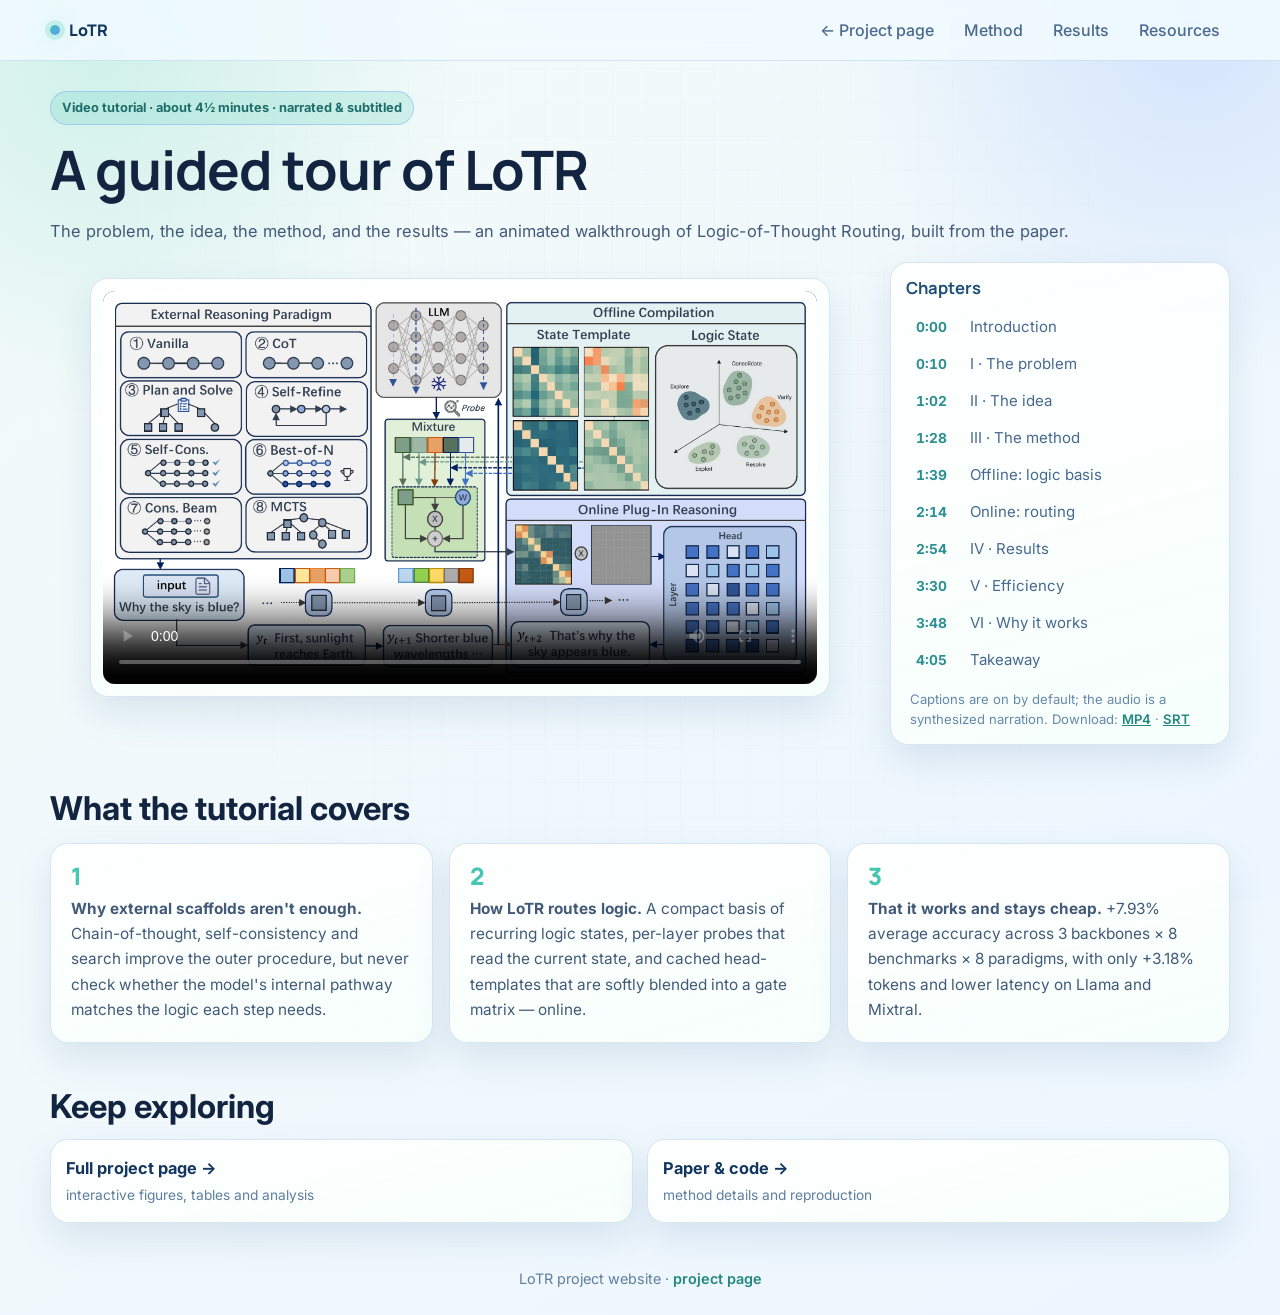
==== tutorial.html @ 474f6a1a "Add narrated video tutorial (4:28) + wire into project page - assets/tutorial.mp4: animated, narrate" ====
<!doctype html>
<html lang="en">
<head>
  <meta charset="utf-8">
  <meta name="viewport" content="width=device-width, initial-scale=1">
  <title>Video Tutorial | LoTR — Logic-of-Thought Routing</title>
  <meta name="description" content="A narrated, subtitled video tutorial on LoTR (Logic-of-Thought Routing): the problem, the idea, the method, and the results — built from the paper.">
  <link rel="preconnect" href="https://fonts.googleapis.com">
  <link rel="preconnect" href="https://fonts.gstatic.com" crossorigin>
  <link href="https://fonts.googleapis.com/css2?family=Inter:wght@400;500;600;700;800&family=Manrope:wght@600;700;800&display=swap" rel="stylesheet">
  <link rel="stylesheet" href="./styles.css">
  <style>
    .tut-hero { padding: 30px 0 8px; }
    .tut-hero .pill { margin-bottom: 12px; }
    .tut-grid { display: grid; grid-template-columns: 1fr 340px; gap: 20px; align-items: start; margin-top: 16px; }
    .video-card { padding: 12px; }
    .video-card video { width: 100%; height: auto; display: block; border-radius: 12px; background: #0b1b30; }
    .chapters { position: sticky; top: 84px; }
    .chapters h3 { color: #1f4f79; font-family: Manrope, Inter, sans-serif; }
    .chapters ul { list-style: none; margin: 6px 0 0; padding: 0; }
    .chapters li { margin: 0; }
    .chapters button {
      width: 100%; text-align: left; background: none; border: 0; cursor: pointer;
      display: flex; gap: 12px; align-items: baseline; padding: 9px 10px; border-radius: 10px;
      font-family: inherit; font-size: 0.94rem; color: #47698f; transition: background .16s, color .16s;
    }
    .chapters button:hover, .chapters button.on { background: rgba(97,148,255,0.14); color: #12365f; }
    .chapters button span { font-variant-numeric: tabular-nums; color: #2d8f91; font-weight: 700; min-width: 42px; font-size: 0.86rem; }
    .chap-note { font-size: 0.82rem; color: #6688ac; margin: 12px 4px 0; line-height: 1.5; }
    .chap-note a { color: #22877e; font-weight: 600; }
    .takeaways { display: grid; grid-template-columns: repeat(3, 1fr); gap: 16px; margin-top: 14px; }
    .tk { padding: 20px 20px; }
    .tk-n { font-family: Manrope, Inter, sans-serif; font-size: 1.5rem; font-weight: 800; line-height: 1;
      background: linear-gradient(125deg, #43c9af, #6194ff); -webkit-background-clip: text; background-clip: text; color: transparent; margin-bottom: 8px; }
    .tk p { margin: 0; font-size: 0.96rem; }
    .res-links { display: grid; grid-template-columns: 1fr 1fr; gap: 14px; margin-top: 12px; }
    .res { display: flex; flex-direction: column; gap: 3px; text-decoration: none; }
    .res b { color: #12365f; font-size: 1.02rem; }
    .res span { color: #5f7d9f; font-size: 0.86rem; }
    @media (max-width: 900px){ .tut-grid { grid-template-columns: 1fr; } .chapters { position: static; } .takeaways { grid-template-columns: 1fr; } .res-links { grid-template-columns: 1fr; } }
  </style>
</head>
<body>
  <div class="bg-grid" aria-hidden="true"></div>
  <header class="topbar">
    <div class="container nav">
      <a class="brand" href="./index.html"><span class="brand-dot"></span><span>LoTR</span></a>
      <nav>
        <a href="./index.html">&larr; Project page</a>
        <a href="./index.html#method">Method</a>
        <a href="./index.html#results">Results</a>
        <a href="./index.html#resources">Resources</a>
      </nav>
    </div>
  </header>

  <main id="top">
    <section class="container section tut-hero">
      <span class="pill">Video tutorial · about 4½ minutes · narrated &amp; subtitled</span>
      <h1>A guided tour of LoTR</h1>
      <p class="subtitle">The problem, the idea, the method, and the results — an animated walkthrough of
        Logic-of-Thought Routing, built from the paper.</p>

      <div class="tut-grid">
        <figure class="card video-card">
          <video id="vid" controls preload="metadata" poster="./assets/intro_main.png" playsinline>
            <source src="./assets/tutorial.mp4" type="video/mp4">
            <track kind="captions" src="./assets/tutorial.vtt" srclang="en" label="English" default>
            Your browser does not support the video tag —
            <a href="./assets/tutorial.mp4">download the tutorial</a>.
          </video>
        </figure>

        <aside class="card chapters">
          <h3>Chapters</h3>
          <ul>
            <li><button data-t="0"><span>0:00</span> Introduction</button></li>
            <li><button data-t="10"><span>0:10</span> I · The problem</button></li>
            <li><button data-t="62"><span>1:02</span> II · The idea</button></li>
            <li><button data-t="88"><span>1:28</span> III · The method</button></li>
            <li><button data-t="99"><span>1:39</span> Offline: logic basis</button></li>
            <li><button data-t="134"><span>2:14</span> Online: routing</button></li>
            <li><button data-t="174"><span>2:54</span> IV · Results</button></li>
            <li><button data-t="210"><span>3:30</span> V · Efficiency</button></li>
            <li><button data-t="228"><span>3:48</span> VI · Why it works</button></li>
            <li><button data-t="245"><span>4:05</span> Takeaway</button></li>
          </ul>
          <p class="chap-note">Captions are on by default; the audio is a synthesized narration. Download:
            <a href="./assets/tutorial.mp4">MP4</a> · <a href="./assets/tutorial.srt">SRT</a></p>
        </aside>
      </div>
    </section>

    <section class="container section">
      <h2>What the tutorial covers</h2>
      <div class="takeaways">
        <article class="card tk">
          <div class="tk-n">1</div>
          <p><b>Why external scaffolds aren't enough.</b> Chain-of-thought, self-consistency and search
            improve the outer procedure, but never check whether the model's internal pathway matches the
            logic each step needs.</p>
        </article>
        <article class="card tk">
          <div class="tk-n">2</div>
          <p><b>How LoTR routes logic.</b> A compact basis of recurring logic states, per-layer probes that
            read the current state, and cached head-templates that are softly blended into a gate matrix — online.</p>
        </article>
        <article class="card tk">
          <div class="tk-n">3</div>
          <p><b>That it works and stays cheap.</b> +7.93% average accuracy across 3 backbones × 8 benchmarks ×
            8 paradigms, with only +3.18% tokens and lower latency on Llama and Mixtral.</p>
        </article>
      </div>
    </section>

    <section class="container section">
      <h2>Keep exploring</h2>
      <div class="res-links">
        <a class="card res" href="./index.html"><b>Full project page →</b><span>interactive figures, tables and analysis</span></a>
        <a class="card res" href="./index.html#resources"><b>Paper &amp; code →</b><span>method details and reproduction</span></a>
      </div>
    </section>
  </main>

  <footer class="footer">
    <div class="container"><p>LoTR project website · <a href="./index.html" style="color:#22877e;text-decoration:none;font-weight:600">project page</a></p></div>
  </footer>

  <script>
    const v = document.getElementById('vid');
    const btns = Array.from(document.querySelectorAll('.chapters button'));
    btns.forEach(b => b.addEventListener('click', () => {
      v.currentTime = +b.dataset.t;
      v.play().catch(()=>{});
      v.scrollIntoView({behavior:'smooth', block:'center'});
    }));
    v.addEventListener('timeupdate', () => {
      let cur = null;
      for (const b of btns) { if (v.currentTime + 0.25 >= +b.dataset.t) cur = b; }
      btns.forEach(b => b.classList.toggle('on', b === cur));
    });
  </script>
</body>
</html>
---- styles.css ----
:root {
  --bg: #f4fbf8;
  --bg2: #edf6ff;
  --panel: rgba(255, 255, 255, 0.9);
  --panel-2: rgba(247, 255, 252, 0.95);
  --ink: #12243f;
  --ink-soft: #425978;
  --line: rgba(96, 138, 188, 0.22);
  --mint: #43c9af;
  --teal: #2d8f91;
  --blue: #6194ff;
  --shadow: 0 16px 36px rgba(74, 112, 153, 0.14);
  --radius: 18px;
}

*,
*::before,
*::after { box-sizing: border-box; }

html,
body {
  margin: 0;
  padding: 0;
  font-family: Inter, system-ui, -apple-system, Segoe UI, sans-serif;
  color: var(--ink);
  background:
    radial-gradient(circle at 8% 6%, rgba(67, 201, 175, 0.2), transparent 25%),
    radial-gradient(circle at 93% 3%, rgba(97, 148, 255, 0.2), transparent 24%),
    linear-gradient(145deg, var(--bg), var(--bg2));
}

html { scroll-behavior: smooth; }
body { line-height: 1.65; background-attachment: fixed; }

.bg-grid {
  position: fixed;
  inset: 0;
  z-index: 0;
  pointer-events: none;
  opacity: 0.2;
  background-image:
    linear-gradient(rgba(120, 169, 219, 0.2) 1px, transparent 1px),
    linear-gradient(90deg, rgba(120, 169, 219, 0.2) 1px, transparent 1px);
  background-size: 34px 34px;
  mask-image: radial-gradient(circle at center, black 25%, transparent 85%);
}

.container {
  width: min(1180px, calc(100% - 44px));
  margin: 0 auto;
  position: relative;
  z-index: 1;
}

.topbar {
  position: sticky;
  top: 0;
  z-index: 30;
  backdrop-filter: blur(10px);
  background: rgba(241, 251, 255, 0.85);
  border-bottom: 1px solid rgba(108, 154, 204, 0.24);
}

.nav {
  display: flex;
  align-items: center;
  justify-content: space-between;
  gap: 14px;
  padding: 12px 0;
}

.brand {
  text-decoration: none;
  color: #12365f;
  font-family: Manrope, Inter, sans-serif;
  font-weight: 800;
  display: inline-flex;
  align-items: center;
  gap: 9px;
}

.brand-dot {
  width: 10px;
  height: 10px;
  border-radius: 50%;
  background: linear-gradient(130deg, var(--mint), var(--blue));
  box-shadow: 0 0 0 5px rgba(67, 201, 175, 0.22), 0 0 24px rgba(67, 201, 175, 0.45);
}

.nav nav { display: flex; gap: 10px; flex-wrap: wrap; }
.nav nav a {
  text-decoration: none;
  color: #4b698d;
  border-radius: 999px;
  padding: 5px 10px;
  font-weight: 500;
  transition: color 0.2s ease, background 0.2s ease;
}
.nav nav a:hover { color: #1e4776; background: rgba(112, 167, 224, 0.2); }
.nav nav a.active { color: #fff; background: linear-gradient(125deg, #43c9af, #6194ff); }

.btn {
  border: 0;
  border-radius: 12px;
  padding: 10px 14px;
  font-weight: 600;
  text-decoration: none;
  cursor: pointer;
  color: #fff;
  background: linear-gradient(125deg, #43c9af, #6194ff);
  box-shadow: 0 9px 22px rgba(97, 148, 255, 0.2);
}
.btn-soft {
  background: rgba(236, 246, 255, 0.9);
  color: #345885;
  border: 1px solid rgba(115, 160, 211, 0.3);
  box-shadow: none;
}
.btn-soft.active {
  color: #fff;
  background: linear-gradient(125deg, #43c9af, #6194ff);
  border-color: transparent;
}

h1, h2, h3 { margin: 0 0 10px; line-height: 1.2; }
h1 {
  font-family: Manrope, Inter, sans-serif;
  font-size: clamp(2rem, 4.8vw, 3.4rem);
  letter-spacing: -0.02em;
}
h2 { font-size: clamp(1.45rem, 2.6vw, 2.05rem); }
h3 { font-size: 1.04rem; }
p, li { color: var(--ink-soft); }

.hero {
  display: grid;
  grid-template-columns: 1.08fr 1fr;
  gap: 16px;
  align-items: center;
  padding: 34px 0 16px;
}
.hero-bottom { grid-column: 1 / -1; }

.hero-insight {
  grid-column: 1 / -1;
  margin-top: 2px;
}

.hero-mini-left img {
  max-width: 66%;
  margin: 0 auto;
}

.hero-mini-right img {
  max-width: 88%;
  margin: 0 auto;
}

.hero-bottom .figure-card img {
  height: 250px;
  max-height: 250px;
}

.pill {
  display: inline-flex;
  margin: 0 0 10px;
  border-radius: 999px;
  border: 1px solid rgba(97, 148, 255, 0.35);
  background: rgba(67, 201, 175, 0.18);
  color: #1f6d69;
  font-size: 0.8rem;
  font-weight: 700;
  padding: 5px 11px;
}
.subtitle { font-size: 1.03rem; }

.author-hero {
  margin-top: 12px;
  border: 1px solid rgba(118, 164, 215, 0.3);
  border-radius: 12px;
  background: linear-gradient(150deg, rgba(232, 248, 255, 0.9), rgba(243, 255, 250, 0.92));
  padding: 10px 12px;
}
.author-hero-names {
  margin: 0;
  color: #224c76;
  font-size: 0.92rem;
  font-weight: 600;
  line-height: 1.5;
}
.author-hero-affils {
  margin: 6px 0 0;
  color: #5878a0;
  font-size: 0.84rem;
}
.author-hero-affils span { display: block; }

.hero-highlight {
  margin-top: 10px;
  border-left: 3px solid var(--teal);
  border-radius: 0 8px 8px 0;
  background: linear-gradient(90deg, rgba(45, 143, 145, 0.15), transparent);
  padding: 6px 0 6px 10px;
}
.cta { margin-top: 14px; display: flex; flex-wrap: wrap; gap: 10px; }

.card {
  background: linear-gradient(165deg, var(--panel), var(--panel-2));
  border: 1px solid var(--line);
  border-radius: var(--radius);
  box-shadow: var(--shadow);
  padding: 15px;
  transition: transform 0.24s ease, border-color 0.24s ease;
}
.card:hover { transform: translateY(-2px); border-color: rgba(102, 155, 209, 0.35); }

.figure-card { padding: 11px; overflow: hidden; }
.figure-card img {
  width: 100%;
  max-width: 100%;
  height: auto;
  max-height: 660px;
  object-fit: contain;
  display: block;
  border-radius: 12px;
  border: 1px solid rgba(124, 169, 214, 0.33);
  background: rgba(255, 255, 255, 0.78);
  cursor: zoom-in;
}
.hero-figure img { max-height: 560px; }
.figure-card figcaption {
  margin-top: 8px;
  border-top: 1px dashed rgba(119, 160, 205, 0.28);
  padding: 8px 4px 2px;
  color: #507097;
  font-size: 0.9rem;
}

.metrics {
  display: grid;
  grid-template-columns: repeat(5, minmax(0, 1fr));
  gap: 10px;
  margin-top: 8px;
}
.metrics article {
  border: 1px solid rgba(114, 160, 210, 0.27);
  border-radius: 14px;
  background: rgba(246, 252, 255, 0.92);
  text-align: center;
  padding: 10px 8px;
}
.metrics h3 {
  margin-bottom: 2px;
  color: #21527c;
  font-size: clamp(0.96rem, 1.45vw, 1.24rem);
}
.metrics p { margin: 0; font-size: 0.81rem; }

.section { padding: 36px 0 8px; scroll-margin-top: 92px; }
.grid2, .grid3 {
  display: grid;
  gap: 16px;
  align-items: start;
}
.grid2 { grid-template-columns: repeat(2, minmax(0, 1fr)); }
.grid3 { grid-template-columns: repeat(3, minmax(0, 1fr)); }

.method-flow .card { position: relative; }
.method-flow .card:not(:last-child)::after {
  content: "→";
  position: absolute;
  right: -14px;
  top: 50%;
  transform: translateY(-50%);
  color: #6d9aca;
  font-weight: 700;
  opacity: 0.65;
}

.table-scroll {
  margin-top: 10px;
  overflow-x: auto;
  border: 1px solid rgba(114, 157, 203, 0.24);
  border-radius: 12px;
  background: rgba(248, 253, 255, 0.84);
}
.wide-table {
  width: 100%;
  min-width: 980px;
  border-collapse: collapse;
}
.wide-table.compact { min-width: 700px; }
.wide-table th,
.wide-table td {
  border-bottom: 1px solid rgba(120, 162, 208, 0.2);
  padding: 8px 10px;
  text-align: left;
  font-size: 0.85rem;
  color: #35567f;
  white-space: nowrap;
}
.wide-table th { white-space: normal; }
.wide-table thead th {
  position: sticky;
  top: 0;
  z-index: 3;
  background: rgba(233, 245, 255, 0.97);
  color: #214d7a;
}
.wide-table th:first-child,
.wide-table td:first-child {
  position: sticky;
  left: 0;
  z-index: 2;
  background: rgba(241, 249, 255, 0.98);
  box-shadow: 1px 0 0 rgba(121, 164, 208, 0.24);
}
.wide-table thead th:first-child { z-index: 4; }
.wide-table td.best,
.wide-table .best-row td {
  background: rgba(92, 205, 179, 0.22);
  color: #1a5a66;
  font-weight: 700;
}

.result-controls {
  display: flex;
  gap: 8px;
  flex-wrap: wrap;
  margin: 8px 0 10px;
}
.result-panel { display: none; margin-top: 10px; }
.result-panel.show { display: block; animation: fadeIn 0.22s ease; }

.note {
  margin: 8px 0 0;
  font-size: 0.86rem;
  color: #6688ac;
}

.tradeoff-grid {
  align-items: stretch;
}

.tradeoff-card {
  display: flex;
  flex-direction: column;
}

.tradeoff-card img {
  height: 300px;
  max-height: 300px;
}

.tradeoff-card .figure-card img {
  object-position: center;
}
ul { margin: 8px 0 0; padding-left: 18px; }

.resource-card { min-height: 118px; }
.contact-card { margin-top: 14px; }
.contact-link {
  color: #22877e;
  text-decoration: none;
  font-weight: 600;
}
.contact-link:hover { text-decoration: underline; }

.footer { margin-top: 24px; padding: 12px 0 24px; }
.footer p {
  margin: 0;
  text-align: center;
  color: #5f7d9f;
  font-size: 0.9rem;
}

.lightbox {
  position: fixed;
  inset: 0;
  z-index: 80;
  display: none;
  align-items: center;
  justify-content: center;
  padding: 24px;
  background: rgba(16, 33, 55, 0.76);
}
.lightbox.show { display: flex; }
.lightbox img {
  max-width: min(1240px, 95vw);
  max-height: 90vh;
  border-radius: 12px;
  box-shadow: 0 16px 40px rgba(15, 31, 51, 0.45);
}
.lightbox-close {
  position: absolute;
  top: 12px;
  right: 20px;
  border: 0;
  width: 36px;
  height: 36px;
  border-radius: 999px;
  font-size: 1.5rem;
  cursor: pointer;
  color: #16385f;
  background: #d7edff;
}

@keyframes fadeIn {
  from { opacity: 0; transform: translateY(6px); }
  to { opacity: 1; transform: translateY(0); }
}

@media (max-width: 1080px) {
  .metrics { grid-template-columns: repeat(3, minmax(0, 1fr)); }
  .grid3 { grid-template-columns: repeat(2, minmax(0, 1fr)); }
  .method-flow .card::after { display: none; }
}

@media (max-width: 820px) {
  .hero, .grid2, .grid3 { grid-template-columns: 1fr; }
  .metrics { grid-template-columns: repeat(2, minmax(0, 1fr)); }
}

@media (max-width: 560px) {
  .container { width: calc(100% - 26px); }
  .metrics { grid-template-columns: 1fr; }
  .nav { flex-wrap: wrap; row-gap: 8px; }
  .nav nav {
    width: 100%;
    flex-wrap: nowrap;
    overflow-x: auto;
    scrollbar-width: thin;
  }
}
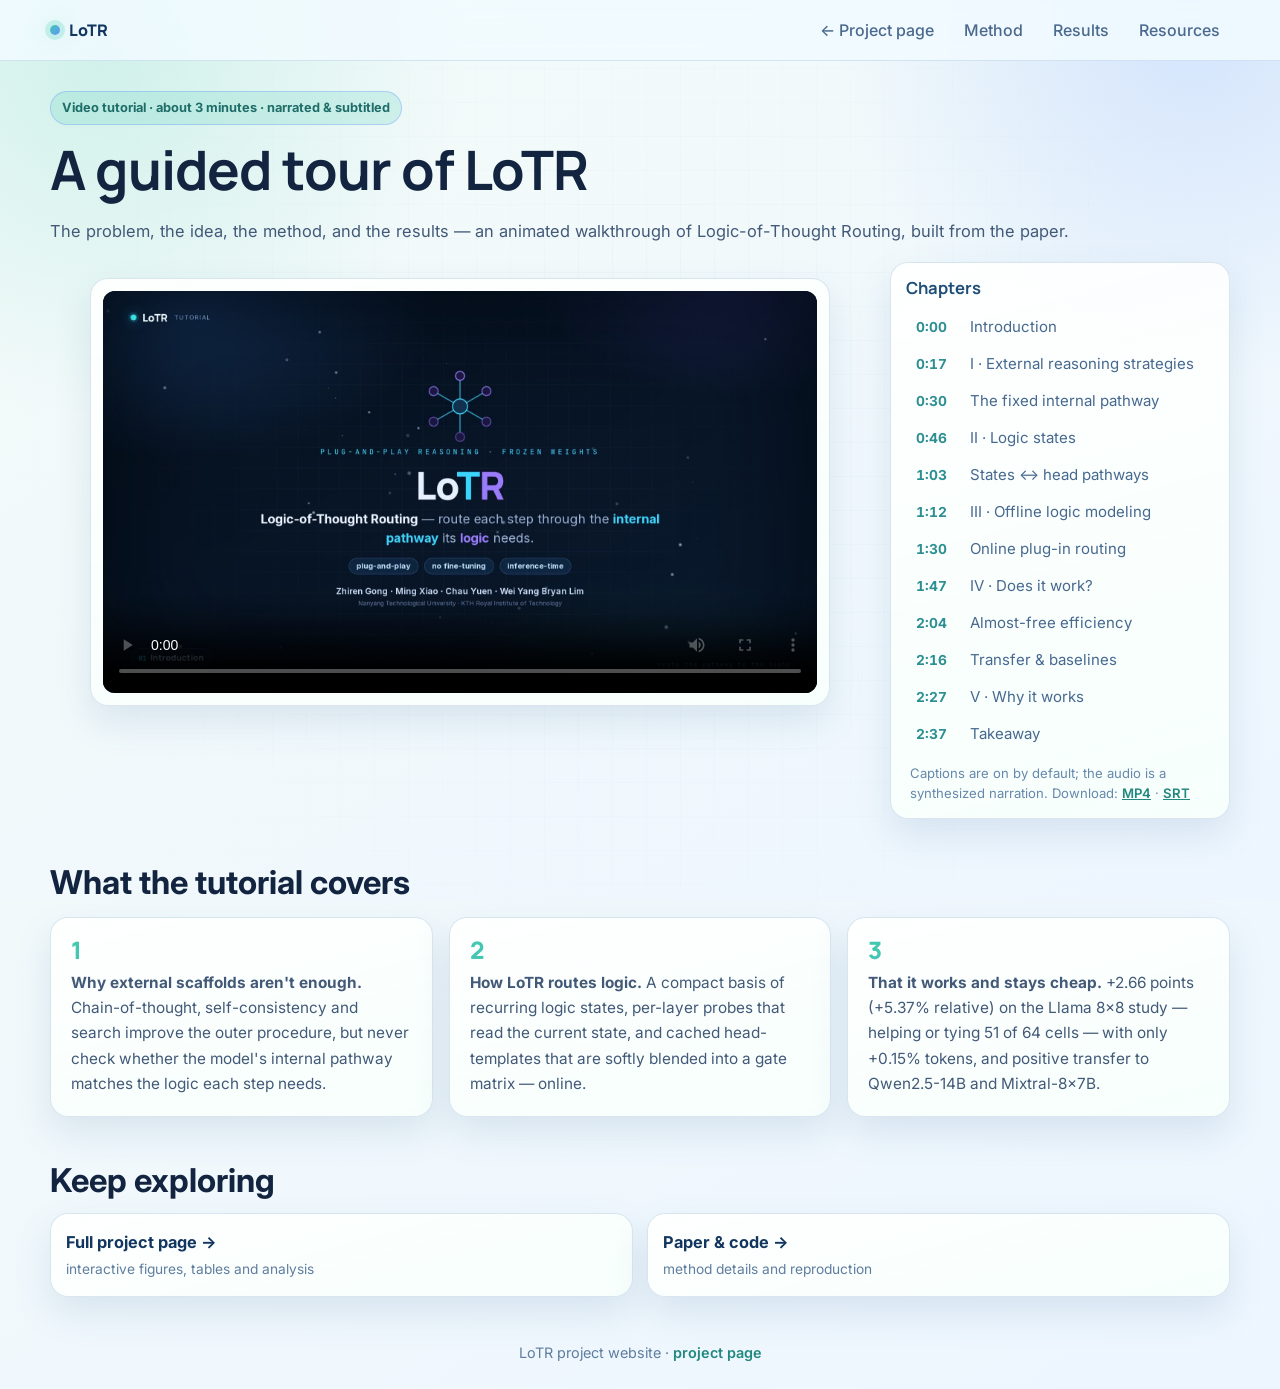
==== commit 14e66f12: "Update LoTR project site + tutorial to ICLR2027 version (new benchmarks, K=6, token-only efficiency," ====
--- a/tutorial.html
+++ b/tutorial.html
@@ -56,14 +56,14 @@
 
   <main id="top">
     <section class="container section tut-hero">
-      <span class="pill">Video tutorial · about 4½ minutes · narrated &amp; subtitled</span>
+      <span class="pill">Video tutorial · about 3 minutes · narrated &amp; subtitled</span>
       <h1>A guided tour of LoTR</h1>
       <p class="subtitle">The problem, the idea, the method, and the results — an animated walkthrough of
         Logic-of-Thought Routing, built from the paper.</p>
 
       <div class="tut-grid">
         <figure class="card video-card">
-          <video id="vid" controls preload="metadata" poster="./assets/intro_main.png" playsinline>
+          <video id="vid" controls preload="metadata" poster="./assets/tutorial_poster.jpg" playsinline>
             <source src="./assets/tutorial.mp4" type="video/mp4">
             <track kind="captions" src="./assets/tutorial.vtt" srclang="en" label="English" default>
             Your browser does not support the video tag —
@@ -75,15 +75,17 @@
           <h3>Chapters</h3>
           <ul>
             <li><button data-t="0"><span>0:00</span> Introduction</button></li>
-            <li><button data-t="10"><span>0:10</span> I · The problem</button></li>
-            <li><button data-t="62"><span>1:02</span> II · The idea</button></li>
-            <li><button data-t="88"><span>1:28</span> III · The method</button></li>
-            <li><button data-t="99"><span>1:39</span> Offline: logic basis</button></li>
-            <li><button data-t="134"><span>2:14</span> Online: routing</button></li>
-            <li><button data-t="174"><span>2:54</span> IV · Results</button></li>
-            <li><button data-t="210"><span>3:30</span> V · Efficiency</button></li>
-            <li><button data-t="228"><span>3:48</span> VI · Why it works</button></li>
-            <li><button data-t="245"><span>4:05</span> Takeaway</button></li>
+            <li><button data-t="17"><span>0:17</span> I · External reasoning strategies</button></li>
+            <li><button data-t="30"><span>0:30</span> The fixed internal pathway</button></li>
+            <li><button data-t="46"><span>0:46</span> II · Logic states</button></li>
+            <li><button data-t="63"><span>1:03</span> States ↔ head pathways</button></li>
+            <li><button data-t="72"><span>1:12</span> III · Offline logic modeling</button></li>
+            <li><button data-t="90"><span>1:30</span> Online plug-in routing</button></li>
+            <li><button data-t="107"><span>1:47</span> IV · Does it work?</button></li>
+            <li><button data-t="124"><span>2:04</span> Almost-free efficiency</button></li>
+            <li><button data-t="136"><span>2:16</span> Transfer &amp; baselines</button></li>
+            <li><button data-t="147"><span>2:27</span> V · Why it works</button></li>
+            <li><button data-t="157"><span>2:37</span> Takeaway</button></li>
           </ul>
           <p class="chap-note">Captions are on by default; the audio is a synthesized narration. Download:
             <a href="./assets/tutorial.mp4">MP4</a> · <a href="./assets/tutorial.srt">SRT</a></p>
@@ -107,8 +109,8 @@
         </article>
         <article class="card tk">
           <div class="tk-n">3</div>
-          <p><b>That it works and stays cheap.</b> +7.93% average accuracy across 3 backbones × 8 benchmarks ×
-            8 paradigms, with only +3.18% tokens and lower latency on Llama and Mixtral.</p>
+          <p><b>That it works and stays cheap.</b> +2.66 points (+5.37% relative) on the Llama 8×8 study — helping or
+            tying 51 of 64 cells — with only +0.15% tokens, and positive transfer to Qwen2.5-14B and Mixtral-8×7B.</p>
         </article>
       </div>
     </section>
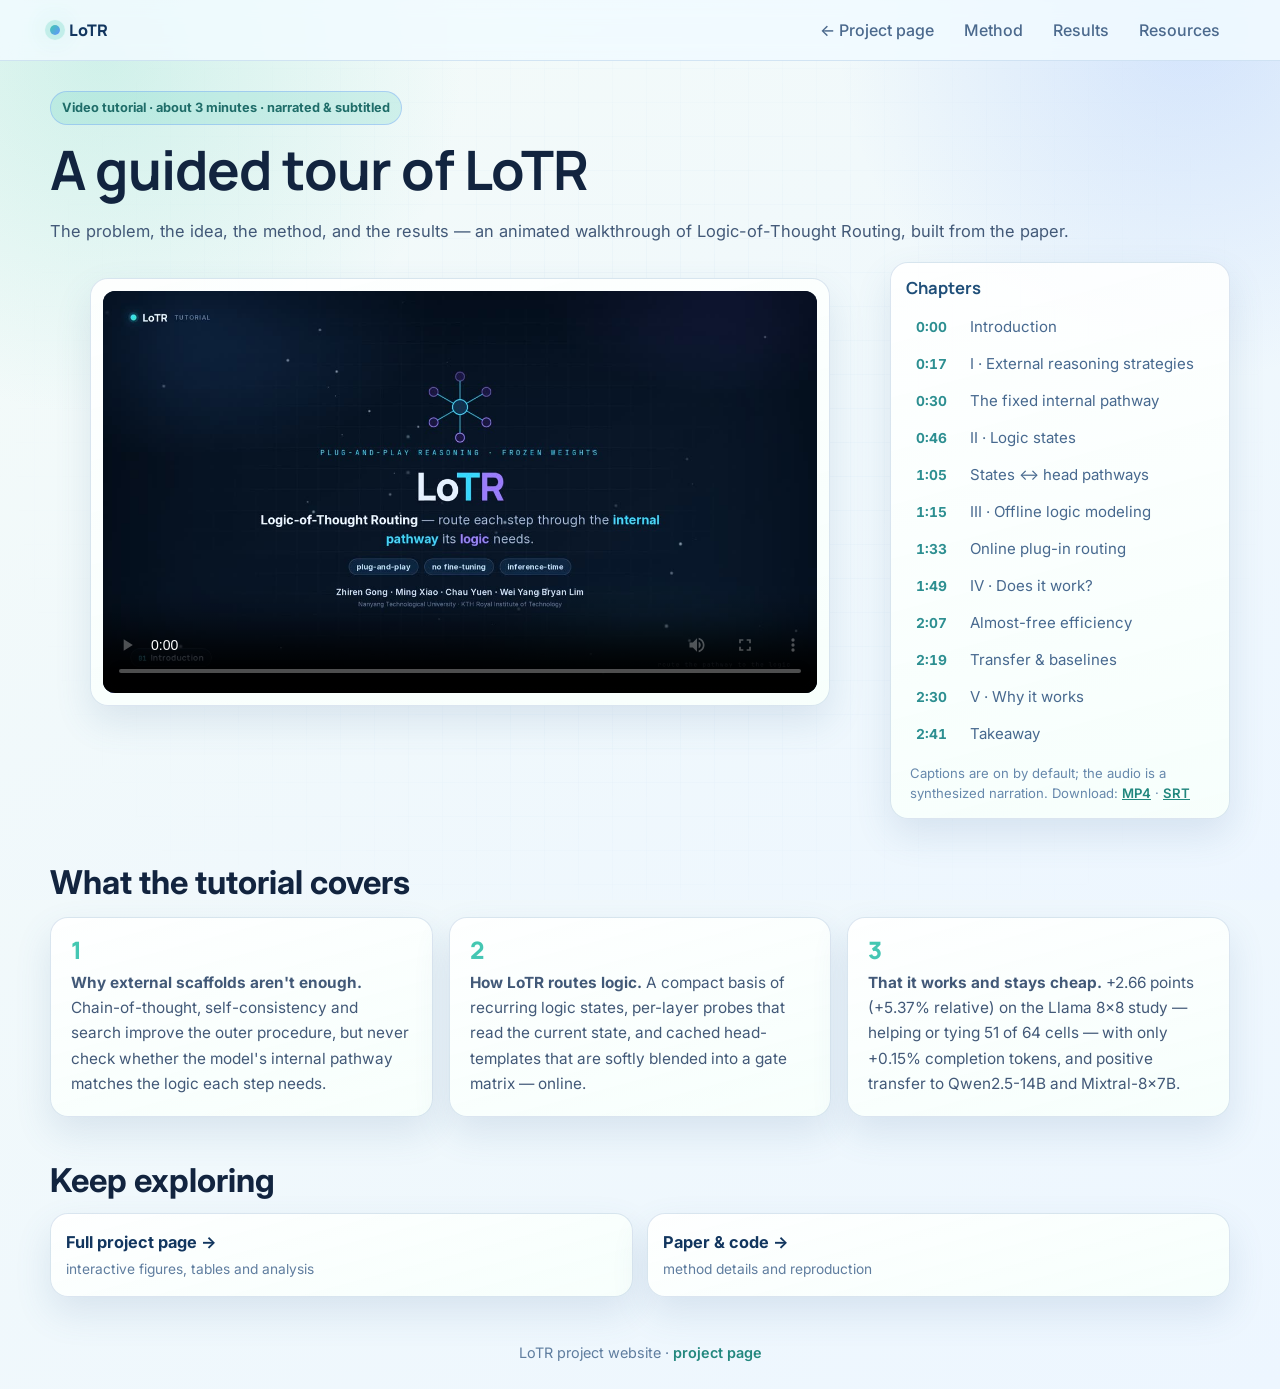
==== commit 748a9a0d: "Align site and tutorial with the final paper; link the public code release - Replace the hero effici" ====
--- a/tutorial.html
+++ b/tutorial.html
@@ -78,14 +78,14 @@
             <li><button data-t="17"><span>0:17</span> I · External reasoning strategies</button></li>
             <li><button data-t="30"><span>0:30</span> The fixed internal pathway</button></li>
             <li><button data-t="46"><span>0:46</span> II · Logic states</button></li>
-            <li><button data-t="63"><span>1:03</span> States ↔ head pathways</button></li>
-            <li><button data-t="72"><span>1:12</span> III · Offline logic modeling</button></li>
-            <li><button data-t="90"><span>1:30</span> Online plug-in routing</button></li>
-            <li><button data-t="107"><span>1:47</span> IV · Does it work?</button></li>
-            <li><button data-t="124"><span>2:04</span> Almost-free efficiency</button></li>
-            <li><button data-t="136"><span>2:16</span> Transfer &amp; baselines</button></li>
-            <li><button data-t="147"><span>2:27</span> V · Why it works</button></li>
-            <li><button data-t="157"><span>2:37</span> Takeaway</button></li>
+            <li><button data-t="65"><span>1:05</span> States ↔ head pathways</button></li>
+            <li><button data-t="75"><span>1:15</span> III · Offline logic modeling</button></li>
+            <li><button data-t="93"><span>1:33</span> Online plug-in routing</button></li>
+            <li><button data-t="109"><span>1:49</span> IV · Does it work?</button></li>
+            <li><button data-t="127"><span>2:07</span> Almost-free efficiency</button></li>
+            <li><button data-t="139"><span>2:19</span> Transfer &amp; baselines</button></li>
+            <li><button data-t="150"><span>2:30</span> V · Why it works</button></li>
+            <li><button data-t="161"><span>2:41</span> Takeaway</button></li>
           </ul>
           <p class="chap-note">Captions are on by default; the audio is a synthesized narration. Download:
             <a href="./assets/tutorial.mp4">MP4</a> · <a href="./assets/tutorial.srt">SRT</a></p>
@@ -110,7 +110,7 @@
         <article class="card tk">
           <div class="tk-n">3</div>
           <p><b>That it works and stays cheap.</b> +2.66 points (+5.37% relative) on the Llama 8×8 study — helping or
-            tying 51 of 64 cells — with only +0.15% tokens, and positive transfer to Qwen2.5-14B and Mixtral-8×7B.</p>
+            tying 51 of 64 cells — with only +0.15% completion tokens, and positive transfer to Qwen2.5-14B and Mixtral-8×7B.</p>
         </article>
       </div>
     </section>
--- a/styles.css
+++ b/styles.css
@@ -432,3 +432,4 @@
     scrollbar-width: thin;
   }
 }
+
